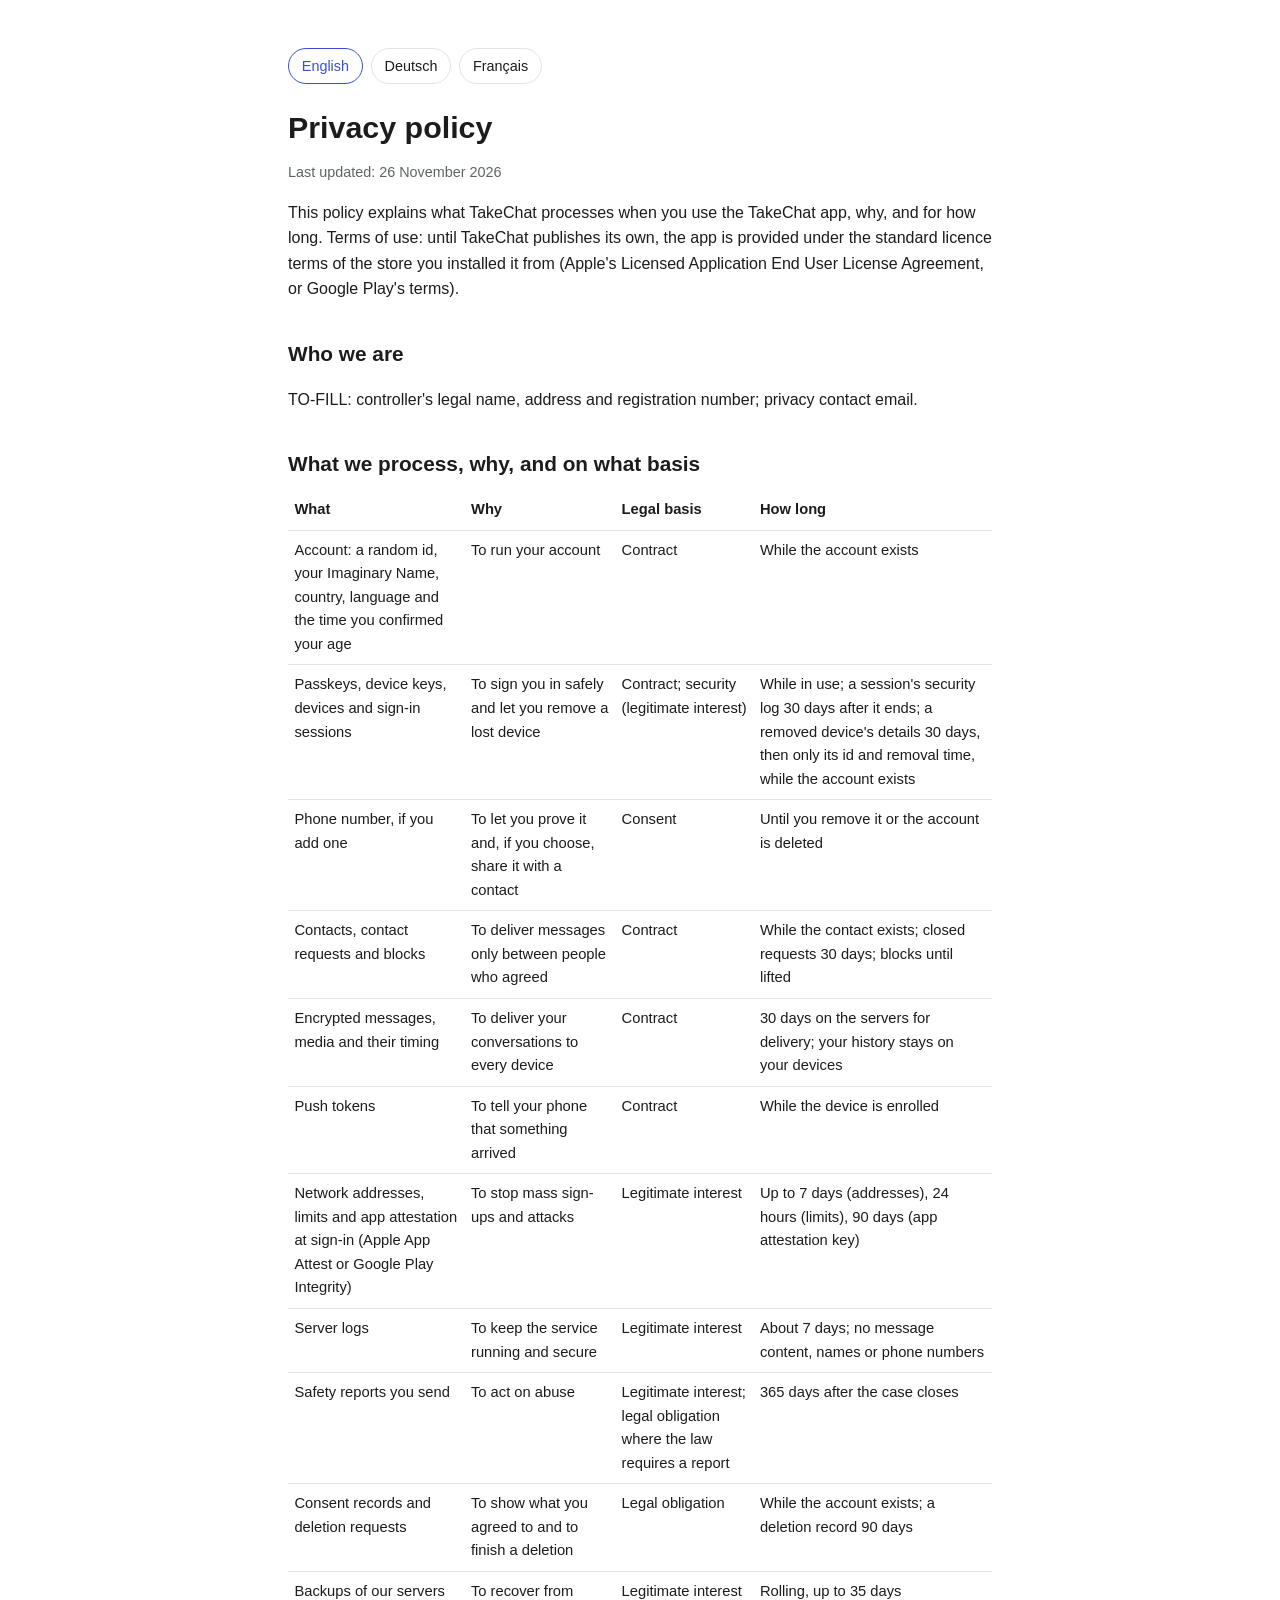
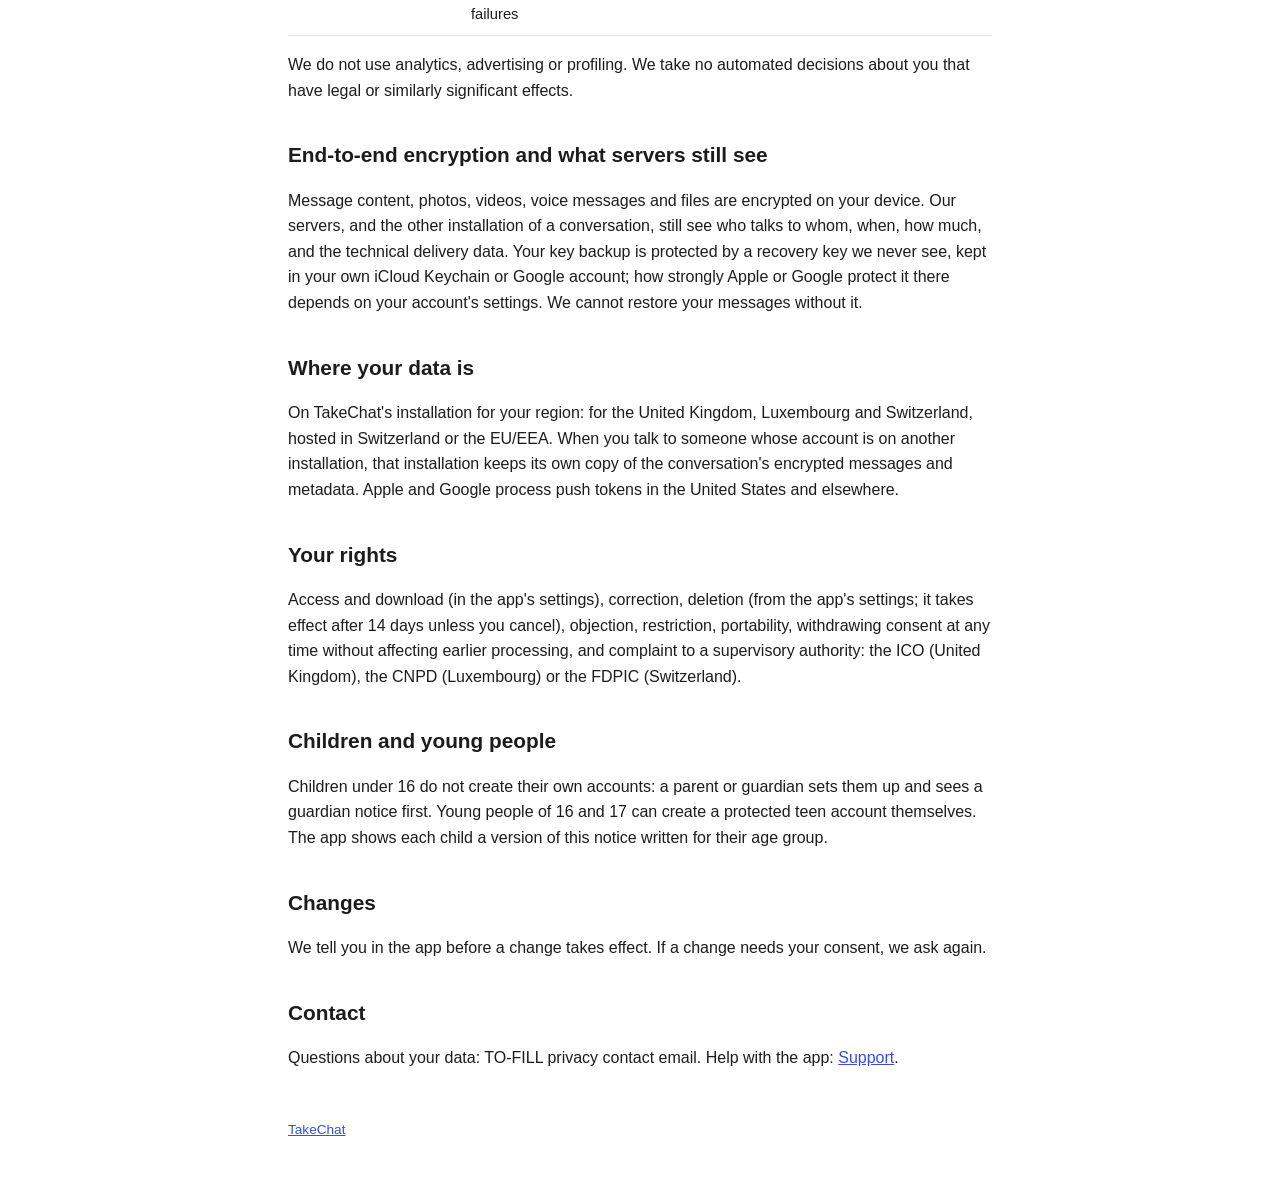
==== site/privacy/index.html @ a35ad1bb "feat(site): privacy policy, support and home pages for www.takechat.app App Store guideline 5.1.1(i)" ====
<!doctype html>
<!--
  TakeChat privacy policy, the page both apps open from Settings > Help & Feedback >
  Terms & Privacy Policy (TakeChat-Apps shared release/PublicPages.kt).
  Source text: TakeChat-Contracts docs/privacy/PRIVACY_NOTICES.md section 3 (adult notice, full),
  with its German and French drafts. Internal references (RDnn, Qnn) are left out here.
  Every change updates English, German and French together (README.md, "Languages").
  German uses "du" and never the sharp s; French uses "vous" (owner, 2026-11-21).
  Lines marked TO-FILL stop the deploy (scripts/check) until the owner supplies the facts.
-->
<html lang="en">
<head>
  <meta charset="utf-8">
  <meta name="viewport" content="width=device-width, initial-scale=1">
  <title>TakeChat privacy policy</title>
  <meta name="description" content="How TakeChat handles your data. English, Deutsch, Français.">
  <link rel="stylesheet" href="../style.css">
</head>
<body>
<main>
  <nav class="lang" aria-label="Language">
    <a href="#en">English</a>
    <a href="#de">Deutsch</a>
    <a href="#fr">Français</a>
  </nav>

  <section lang="en">
    <h1>Privacy policy</h1>
    <p class="updated">Last updated: 26 November 2026</p>
    <p>This policy explains what TakeChat processes when you use the TakeChat app, why, and for how long.
      Terms of use: until TakeChat publishes its own, the app is provided under the standard licence
      terms of the store you installed it from (Apple's Licensed Application End User License Agreement,
      or Google Play's terms).</p>

    <h2>Who we are</h2>
    <p>TO-FILL: controller's legal name, address and registration number; privacy contact email.</p>

    <h2>What we process, why, and on what basis</h2>
    <table>
      <thead><tr><th>What</th><th>Why</th><th>Legal basis</th><th>How long</th></tr></thead>
      <tbody>
        <tr><td data-h="What">Account: a random id, your Imaginary Name, country, language and the time you confirmed your age</td><td data-h="Why">To run your account</td><td data-h="Legal basis">Contract</td><td data-h="How long">While the account exists</td></tr>
        <tr><td data-h="What">Passkeys, device keys, devices and sign-in sessions</td><td data-h="Why">To sign you in safely and let you remove a lost device</td><td data-h="Legal basis">Contract; security (legitimate interest)</td><td data-h="How long">While in use; a session's security log 30 days after it ends; a removed device's details 30 days, then only its id and removal time, while the account exists</td></tr>
        <tr><td data-h="What">Phone number, if you add one</td><td data-h="Why">To let you prove it and, if you choose, share it with a contact</td><td data-h="Legal basis">Consent</td><td data-h="How long">Until you remove it or the account is deleted</td></tr>
        <tr><td data-h="What">Contacts, contact requests and blocks</td><td data-h="Why">To deliver messages only between people who agreed</td><td data-h="Legal basis">Contract</td><td data-h="How long">While the contact exists; closed requests 30 days; blocks until lifted</td></tr>
        <tr><td data-h="What">Encrypted messages, media and their timing</td><td data-h="Why">To deliver your conversations to every device</td><td data-h="Legal basis">Contract</td><td data-h="How long">30 days on the servers for delivery; your history stays on your devices</td></tr>
        <tr><td data-h="What">Push tokens</td><td data-h="Why">To tell your phone that something arrived</td><td data-h="Legal basis">Contract</td><td data-h="How long">While the device is enrolled</td></tr>
        <tr><td data-h="What">Network addresses, limits and app attestation at sign-in (Apple App Attest or Google Play Integrity)</td><td data-h="Why">To stop mass sign-ups and attacks</td><td data-h="Legal basis">Legitimate interest</td><td data-h="How long">Up to 7 days (addresses), 24 hours (limits), 90 days (app attestation key)</td></tr>
        <tr><td data-h="What">Server logs</td><td data-h="Why">To keep the service running and secure</td><td data-h="Legal basis">Legitimate interest</td><td data-h="How long">About 7 days; no message content, names or phone numbers</td></tr>
        <tr><td data-h="What">Safety reports you send</td><td data-h="Why">To act on abuse</td><td data-h="Legal basis">Legitimate interest; legal obligation where the law requires a report</td><td data-h="How long">365 days after the case closes</td></tr>
        <tr><td data-h="What">Consent records and deletion requests</td><td data-h="Why">To show what you agreed to and to finish a deletion</td><td data-h="Legal basis">Legal obligation</td><td data-h="How long">While the account exists; a deletion record 90 days</td></tr>
        <tr><td data-h="What">Backups of our servers</td><td data-h="Why">To recover from failures</td><td data-h="Legal basis">Legitimate interest</td><td data-h="How long">Rolling, up to 35 days</td></tr>
      </tbody>
    </table>
    <p>We do not use analytics, advertising or profiling. We take no automated decisions about you that have
      legal or similarly significant effects.</p>

    <h2>End-to-end encryption and what servers still see</h2>
    <p>Message content, photos, videos, voice messages and files are encrypted on your device. Our servers,
      and the other installation of a conversation, still see who talks to whom, when, how much, and the
      technical delivery data. Your key backup is protected by a recovery key we never see, kept in your own
      iCloud Keychain or Google account; how strongly Apple or Google protect it there depends on your
      account's settings. We cannot restore your messages without it.</p>

    <h2>Where your data is</h2>
    <p>On TakeChat's installation for your region: for the United Kingdom, Luxembourg and Switzerland, hosted
      in Switzerland or the EU/EEA. When you talk to someone whose account is on another installation, that
      installation keeps its own copy of the conversation's encrypted messages and metadata. Apple and Google
      process push tokens in the United States and elsewhere.</p>

    <h2>Your rights</h2>
    <p>Access and download (in the app's settings), correction, deletion (from the app's settings; it takes
      effect after 14 days unless you cancel), objection, restriction, portability, withdrawing consent at any
      time without affecting earlier processing, and complaint to a supervisory authority: the ICO (United
      Kingdom), the CNPD (Luxembourg) or the FDPIC (Switzerland).</p>

    <h2>Children and young people</h2>
    <p>Children under 16 do not create their own accounts: a parent or guardian sets them up and sees a
      guardian notice first. Young people of 16 and 17 can create a protected teen account themselves. The app
      shows each child a version of this notice written for their age group.</p>

    <h2>Changes</h2>
    <p>We tell you in the app before a change takes effect. If a change needs your consent, we ask again.</p>

    <h2>Contact</h2>
    <p>Questions about your data: TO-FILL privacy contact email. Help with the app:
      <a href="../support/#en">Support</a>.</p>
  </section>

  <section lang="de">
    <h1>Datenschutzerklärung</h1>
    <p class="updated">Zuletzt aktualisiert: 26. November 2026</p>
    <p>Diese Erklärung beschreibt, was TakeChat bearbeitet, wenn du die TakeChat-App verwendest, wozu und wie
      lange. Nutzungsbedingungen: Bis TakeChat eigene veröffentlicht, gelten für die App die
      Standard-Lizenzbedingungen des Stores, aus dem du sie installiert hast (Apples Endbenutzer-Lizenzvertrag
      für lizenzierte Apps oder die Bedingungen von Google Play).</p>

    <h2>Wer wir sind</h2>
    <p>TO-FILL: Firmenname, Adresse und Registernummer der Verantwortlichen; E-Mail für Datenschutzfragen.</p>

    <h2>Was wir bearbeiten, wozu und auf welcher Grundlage</h2>
    <table>
      <thead><tr><th>Was</th><th>Wozu</th><th>Rechtsgrundlage</th><th>Wie lange</th></tr></thead>
      <tbody>
        <tr><td data-h="Was">Konto: eine zufällige Kennung, dein Fantasiename, Land, Sprache und der Zeitpunkt, zu dem du dein Alter bestätigt hast</td><td data-h="Wozu">Um dein Konto zu betreiben</td><td data-h="Rechtsgrundlage">Vertrag</td><td data-h="Wie lange">Solange das Konto besteht</td></tr>
        <tr><td data-h="Was">Passkeys, Geräteschlüssel, Geräte und Anmeldesitzungen</td><td data-h="Wozu">Um dich sicher anzumelden und dir das Entfernen eines verlorenen Geräts zu ermöglichen</td><td data-h="Rechtsgrundlage">Vertrag; Sicherheit (berechtigtes Interesse)</td><td data-h="Wie lange">Solange in Gebrauch; das Sicherheitsprotokoll einer Sitzung 30 Tage nach ihrem Ende; die Angaben eines entfernten Geräts 30 Tage, danach nur seine Kennung und der Zeitpunkt der Entfernung, solange das Konto besteht</td></tr>
        <tr><td data-h="Was">Telefonnummer, wenn du eine hinzufügst</td><td data-h="Wozu">Damit du sie bestätigen und, wenn du möchtest, mit einem Kontakt teilen kannst</td><td data-h="Rechtsgrundlage">Einwilligung</td><td data-h="Wie lange">Bis du sie entfernst oder das Konto gelöscht wird</td></tr>
        <tr><td data-h="Was">Kontakte, Kontaktanfragen und Blockierungen</td><td data-h="Wozu">Um Nachrichten nur zwischen Personen zuzustellen, die zugestimmt haben</td><td data-h="Rechtsgrundlage">Vertrag</td><td data-h="Wie lange">Solange der Kontakt besteht; abgeschlossene Anfragen 30 Tage; Blockierungen bis zur Aufhebung</td></tr>
        <tr><td data-h="Was">Verschlüsselte Nachrichten, Medien und ihre Zeitpunkte</td><td data-h="Wozu">Um deine Unterhaltungen auf jedes deiner Geräte zu bringen</td><td data-h="Rechtsgrundlage">Vertrag</td><td data-h="Wie lange">30 Tage auf den Servern zur Zustellung; dein Verlauf bleibt auf deinen Geräten</td></tr>
        <tr><td data-h="Was">Push-Tokens</td><td data-h="Wozu">Um deinem Handy mitzuteilen, dass etwas angekommen ist</td><td data-h="Rechtsgrundlage">Vertrag</td><td data-h="Wie lange">Solange das Gerät angemeldet ist</td></tr>
        <tr><td data-h="Was">Netzwerkadressen, Begrenzungen und App-Bestätigung bei der Anmeldung (Apple App Attest oder Google Play Integrity)</td><td data-h="Wozu">Um massenhafte Registrierungen und Angriffe zu verhindern</td><td data-h="Rechtsgrundlage">Berechtigtes Interesse</td><td data-h="Wie lange">Bis zu 7 Tage (Adressen), 24 Stunden (Begrenzungen), 90 Tage (Schlüssel der App-Bestätigung)</td></tr>
        <tr><td data-h="Was">Serverprotokolle</td><td data-h="Wozu">Um den Dienst funktionsfähig und sicher zu halten</td><td data-h="Rechtsgrundlage">Berechtigtes Interesse</td><td data-h="Wie lange">Etwa 7 Tage; keine Nachrichteninhalte, Namen oder Telefonnummern</td></tr>
        <tr><td data-h="Was">Sicherheitsmeldungen, die du sendest</td><td data-h="Wozu">Um gegen Missbrauch vorzugehen</td><td data-h="Rechtsgrundlage">Berechtigtes Interesse; rechtliche Pflicht, wo das Gesetz eine Meldung verlangt</td><td data-h="Wie lange">365 Tage nach Abschluss des Falls</td></tr>
        <tr><td data-h="Was">Einwilligungsnachweise und Löschanträge</td><td data-h="Wozu">Um zu belegen, worin du eingewilligt hast, und um eine Löschung abzuschliessen</td><td data-h="Rechtsgrundlage">Rechtliche Pflicht</td><td data-h="Wie lange">Solange das Konto besteht; ein Löschnachweis 90 Tage</td></tr>
        <tr><td data-h="Was">Sicherungen unserer Server</td><td data-h="Wozu">Um uns von Störungen zu erholen</td><td data-h="Rechtsgrundlage">Berechtigtes Interesse</td><td data-h="Wie lange">Fortlaufend, bis zu 35 Tage</td></tr>
      </tbody>
    </table>
    <p>Wir verwenden keine Analyse-, Werbe- oder Profiling-Dienste. Wir treffen über dich keine automatisierten
      Entscheidungen mit rechtlicher oder ähnlich erheblicher Wirkung.</p>

    <h2>Ende-zu-Ende-Verschlüsselung und was Server trotzdem sehen</h2>
    <p>Nachrichteninhalte, Fotos, Videos, Sprachnachrichten und Dateien werden auf deinem Gerät verschlüsselt.
      Unsere Server und die andere Installation einer Unterhaltung sehen trotzdem, wer mit wem kommuniziert,
      wann, wie viel, und die technischen Zustelldaten. Die Sicherung deiner Schlüssel ist durch einen
      Wiederherstellungsschlüssel geschützt, den wir nie sehen und der in deinem eigenen iCloud-Schlüsselbund
      oder Google-Konto liegt; wie stark Apple oder Google ihn dort schützen, hängt von den Einstellungen deines
      Kontos ab. Ohne ihn können wir deine Nachrichten nicht wiederherstellen.</p>

    <h2>Wo deine Daten liegen</h2>
    <p>Auf der TakeChat-Installation für deine Region: für das Vereinigte Königreich, Luxemburg und die Schweiz
      gehostet in der Schweiz oder im EU/EWR-Raum. Wenn du mit jemandem kommunizierst, dessen Konto auf einer
      anderen Installation liegt, speichert diese Installation eine eigene Kopie der verschlüsselten Nachrichten
      und Metadaten der Unterhaltung. Apple und Google bearbeiten Push-Tokens in den Vereinigten Staaten und
      anderswo.</p>

    <h2>Deine Rechte</h2>
    <p>Auskunft und Herunterladen (in den Einstellungen der App), Berichtigung, Löschung (in den Einstellungen
      der App; sie wird nach 14 Tagen wirksam, wenn du sie nicht abbrichst), Widerspruch, Einschränkung,
      Datenübertragbarkeit, Widerruf einer Einwilligung jederzeit, ohne dass die frühere Bearbeitung dadurch
      unrechtmässig wird, und Beschwerde bei einer Aufsichtsbehörde: dem ICO (Vereinigtes Königreich), der
      Nationalen Kommission für den Datenschutz CNPD (Luxemburg) oder dem Eidgenössischen Datenschutz- und
      Öffentlichkeitsbeauftragten EDÖB (Schweiz).</p>

    <h2>Kinder und Jugendliche</h2>
    <p>Kinder unter 16 Jahren erstellen ihr Konto nicht selbst: Ein Elternteil oder eine erziehungsberechtigte
      Person richtet es ein und sieht zuerst einen Hinweis für Erziehungsberechtigte. Jugendliche von 16 und 17
      Jahren können selbst ein geschütztes Jugendkonto erstellen. Die App zeigt jedem Kind eine Fassung dieser
      Erklärung, die für seine Altersgruppe geschrieben ist.</p>

    <h2>Änderungen</h2>
    <p>Wir informieren dich in der App, bevor eine Änderung wirksam wird. Braucht eine Änderung deine
      Einwilligung, fragen wir dich erneut.</p>

    <h2>Kontakt</h2>
    <p>Fragen zu deinen Daten: TO-FILL E-Mail für Datenschutzfragen. Hilfe mit der App:
      <a href="../support/#de">Support</a>.</p>
  </section>

  <section lang="fr">
    <h1>Politique de confidentialité</h1>
    <p class="updated">Dernière mise à jour : 26 novembre 2026</p>
    <p>Cette politique explique ce que TakeChat traite lorsque vous utilisez l’application TakeChat, pourquoi et
      pendant combien de temps. Conditions d’utilisation : jusqu’à ce que TakeChat publie les siennes,
      l’application est fournie selon les conditions de licence standard de la boutique d’où vous l’avez
      installée (le contrat de licence utilisateur final d’Apple pour les applications sous licence, ou les
      conditions de Google Play).</p>

    <h2>Qui nous sommes</h2>
    <p>TO-FILL : raison sociale, adresse et numéro d’immatriculation du responsable du traitement ; adresse
      e-mail pour la protection des données.</p>

    <h2>Ce que nous traitons, pourquoi et sur quelle base</h2>
    <table>
      <thead><tr><th>Quoi</th><th>Pourquoi</th><th>Base juridique</th><th>Durée</th></tr></thead>
      <tbody>
        <tr><td data-h="Quoi">Compte : un identifiant aléatoire, votre nom imaginaire, pays, langue et le moment où vous avez confirmé votre âge</td><td data-h="Pourquoi">Pour faire fonctionner votre compte</td><td data-h="Base juridique">Contrat</td><td data-h="Durée">Tant que le compte existe</td></tr>
        <tr><td data-h="Quoi">Clés d’accès, clés d’appareil, appareils et sessions de connexion</td><td data-h="Pourquoi">Pour vous connecter en toute sécurité et vous permettre de retirer un appareil perdu</td><td data-h="Base juridique">Contrat ; sécurité (intérêt légitime)</td><td data-h="Durée">Tant qu’ils sont utilisés ; le journal de sécurité d’une session 30 jours après sa fin ; les données d’un appareil retiré 30 jours, puis seulement son identifiant et la date du retrait, tant que le compte existe</td></tr>
        <tr><td data-h="Quoi">Numéro de téléphone, si vous en ajoutez un</td><td data-h="Pourquoi">Pour vous permettre de le confirmer et, si vous le souhaitez, de le partager avec un contact</td><td data-h="Base juridique">Consentement</td><td data-h="Durée">Jusqu’à ce que vous le retiriez ou que le compte soit supprimé</td></tr>
        <tr><td data-h="Quoi">Contacts, demandes de contact et blocages</td><td data-h="Pourquoi">Pour ne transmettre des messages qu’entre des personnes qui l’ont accepté</td><td data-h="Base juridique">Contrat</td><td data-h="Durée">Tant que le contact existe ; demandes clôturées 30 jours ; blocages jusqu’à leur levée</td></tr>
        <tr><td data-h="Quoi">Messages chiffrés, médias et leur horodatage</td><td data-h="Pourquoi">Pour transmettre vos conversations à chacun de vos appareils</td><td data-h="Base juridique">Contrat</td><td data-h="Durée">30 jours sur les serveurs pour la transmission ; votre historique reste sur vos appareils</td></tr>
        <tr><td data-h="Quoi">Jetons de notification push</td><td data-h="Pourquoi">Pour signaler à votre téléphone que quelque chose est arrivé</td><td data-h="Base juridique">Contrat</td><td data-h="Durée">Tant que l’appareil est enregistré</td></tr>
        <tr><td data-h="Quoi">Adresses réseau, limites et attestation de l’application à la connexion (Apple App Attest ou Google Play Integrity)</td><td data-h="Pourquoi">Pour empêcher les inscriptions en masse et les attaques</td><td data-h="Base juridique">Intérêt légitime</td><td data-h="Durée">Jusqu’à 7 jours (adresses), 24 heures (limites), 90 jours (clé d’attestation de l’application)</td></tr>
        <tr><td data-h="Quoi">Journaux des serveurs</td><td data-h="Pourquoi">Pour assurer le fonctionnement et la sécurité du service</td><td data-h="Base juridique">Intérêt légitime</td><td data-h="Durée">Environ 7 jours ; aucun contenu de message, nom ou numéro de téléphone</td></tr>
        <tr><td data-h="Quoi">Signalements que vous envoyez</td><td data-h="Pourquoi">Pour agir contre les abus</td><td data-h="Base juridique">Intérêt légitime ; obligation légale lorsque la loi exige un signalement</td><td data-h="Durée">365 jours après la clôture du dossier</td></tr>
        <tr><td data-h="Quoi">Preuves de consentement et demandes de suppression</td><td data-h="Pourquoi">Pour montrer ce que vous avez accepté et pour mener une suppression à terme</td><td data-h="Base juridique">Obligation légale</td><td data-h="Durée">Tant que le compte existe ; une trace de suppression 90 jours</td></tr>
        <tr><td data-h="Quoi">Sauvegardes de nos serveurs</td><td data-h="Pourquoi">Pour rétablir le service après une panne</td><td data-h="Base juridique">Intérêt légitime</td><td data-h="Durée">En continu, jusqu’à 35 jours</td></tr>
      </tbody>
    </table>
    <p>Nous n’utilisons ni outils d’analyse, ni publicité, ni profilage. Nous ne prenons à votre sujet aucune
      décision automatisée produisant des effets juridiques ou des effets similaires importants.</p>

    <h2>Chiffrement de bout en bout et ce que les serveurs voient encore</h2>
    <p>Le contenu des messages, les photos, vidéos, messages vocaux et fichiers sont chiffrés sur votre appareil.
      Nos serveurs et l’autre installation d’une conversation voient cependant qui communique avec qui, quand,
      combien, ainsi que les données techniques de transmission. La sauvegarde de vos clés est protégée par une
      clé de récupération que nous ne voyons jamais, conservée dans votre propre trousseau iCloud ou compte
      Google ; le niveau de protection qu’Apple ou Google lui accordent dépend des réglages de votre compte.
      Sans elle, nous ne pouvons pas restaurer vos messages.</p>

    <h2>Où se trouvent vos données</h2>
    <p>Sur l’installation TakeChat de votre région : pour le Royaume-Uni, le Luxembourg et la Suisse, hébergée en
      Suisse ou dans l’UE/EEE. Lorsque vous communiquez avec quelqu’un dont le compte se trouve sur une autre
      installation, celle-ci conserve sa propre copie des messages chiffrés et des métadonnées de la
      conversation. Apple et Google traitent les jetons de notification aux États-Unis et ailleurs.</p>

    <h2>Vos droits</h2>
    <p>Accès et téléchargement (dans les réglages de l’application), rectification, effacement (depuis les
      réglages de l’application ; il prend effet après 14 jours, sauf si vous l’annulez), opposition,
      limitation, portabilité, retrait du consentement à tout moment sans remettre en cause les traitements
      antérieurs, et réclamation auprès d’une autorité de contrôle : l’ICO (Royaume-Uni), la Commission nationale
      pour la protection des données CNPD (Luxembourg) ou le Préposé fédéral à la protection des données et à la
      transparence PFPDT (Suisse).</p>

    <h2>Enfants et adolescents</h2>
    <p>Les enfants de moins de 16 ans ne créent pas eux-mêmes leur compte : un parent ou un représentant légal le
      configure et voit d’abord une information destinée aux représentants légaux. Les jeunes de 16 et 17 ans
      peuvent créer eux-mêmes un compte adolescent protégé. L’application montre à chaque enfant une version de
      cette information écrite pour sa tranche d’âge.</p>

    <h2>Modifications</h2>
    <p>Nous vous informons dans l’application avant qu’une modification ne prenne effet. Si une modification
      requiert votre consentement, nous vous le redemandons.</p>

    <h2>Contact</h2>
    <p>Questions sur vos données : TO-FILL adresse e-mail pour la protection des données. Aide avec
      l’application : <a href="../support/#fr">Assistance</a>.</p>
  </section>

  <footer><a href="../">TakeChat</a></footer>
</main>
<script src="../lang.js"></script>
</body>
</html>
---- site/style.css ----
/* TakeChat public pages: one stylesheet for every page (README.md, "Pages"). Light and dark follow
   the reader's system setting; text sizes follow the browser's, so readers can enlarge them. */
:root {
  --bg: #ffffff;
  --text: #1c1c1e;
  --muted: #5f6368;
  --line: #e3e3e8;
  --accent: #3a4fd8;
  --note-bg: #fff6e0;
}
@media (prefers-color-scheme: dark) {
  :root {
    --bg: #111113;
    --text: #f2f2f5;
    --muted: #a6a6ad;
    --line: #2c2c31;
    --accent: #8f9dff;
    --note-bg: #3a3218;
  }
}
* { box-sizing: border-box; }
body {
  margin: 0;
  background: var(--bg);
  color: var(--text);
  font: 1rem/1.6 -apple-system, BlinkMacSystemFont, "Segoe UI", Roboto, Helvetica, Arial, sans-serif;
}
main { max-width: 46rem; margin: 0 auto; padding: 2rem 1rem 4rem; }
a { color: var(--accent); }
h1 { font-size: 1.9rem; line-height: 1.25; margin: 0 0 .5rem; }
h2 { font-size: 1.3rem; margin: 2.2rem 0 .6rem; }
h3 { font-size: 1.05rem; margin: 1.6rem 0 .4rem; }
.updated, .muted { color: var(--muted); font-size: .9rem; }
nav.lang { display: flex; gap: .5rem; flex-wrap: wrap; margin: 1rem 0 1.5rem; }
nav.lang a {
  padding: .35rem .8rem; border: 1px solid var(--line); border-radius: 999px; text-decoration: none;
  color: var(--text); font-size: .9rem;
}
nav.lang a[aria-current="true"] { border-color: var(--accent); color: var(--accent); }
section[lang] + section[lang] { border-top: 1px solid var(--line); margin-top: 3rem; padding-top: 1rem; }
/* With lang.js one language shows at a time, so the separators between them go. */
html.js section[lang] { border-top: 0; margin-top: 0; padding-top: 0; }
table { width: 100%; border-collapse: collapse; font-size: .92rem; }
th, td { text-align: left; vertical-align: top; padding: .5rem .4rem; border-bottom: 1px solid var(--line); }
th { font-weight: 600; }
.note { background: var(--note-bg); padding: .8rem 1rem; border-radius: .6rem; }
footer { margin-top: 3rem; color: var(--muted); font-size: .85rem; }
@media (max-width: 40rem) {
  /* Narrow screens: each row of a table becomes a small card, so nothing scrolls sideways. */
  table, thead, tbody, tr, th, td { display: block; }
  thead { display: none; }
  tr { border-bottom: 1px solid var(--line); padding: .5rem 0; }
  td { border: 0; padding: .15rem 0; }
  td::before { content: attr(data-h) ": "; font-weight: 600; }
}
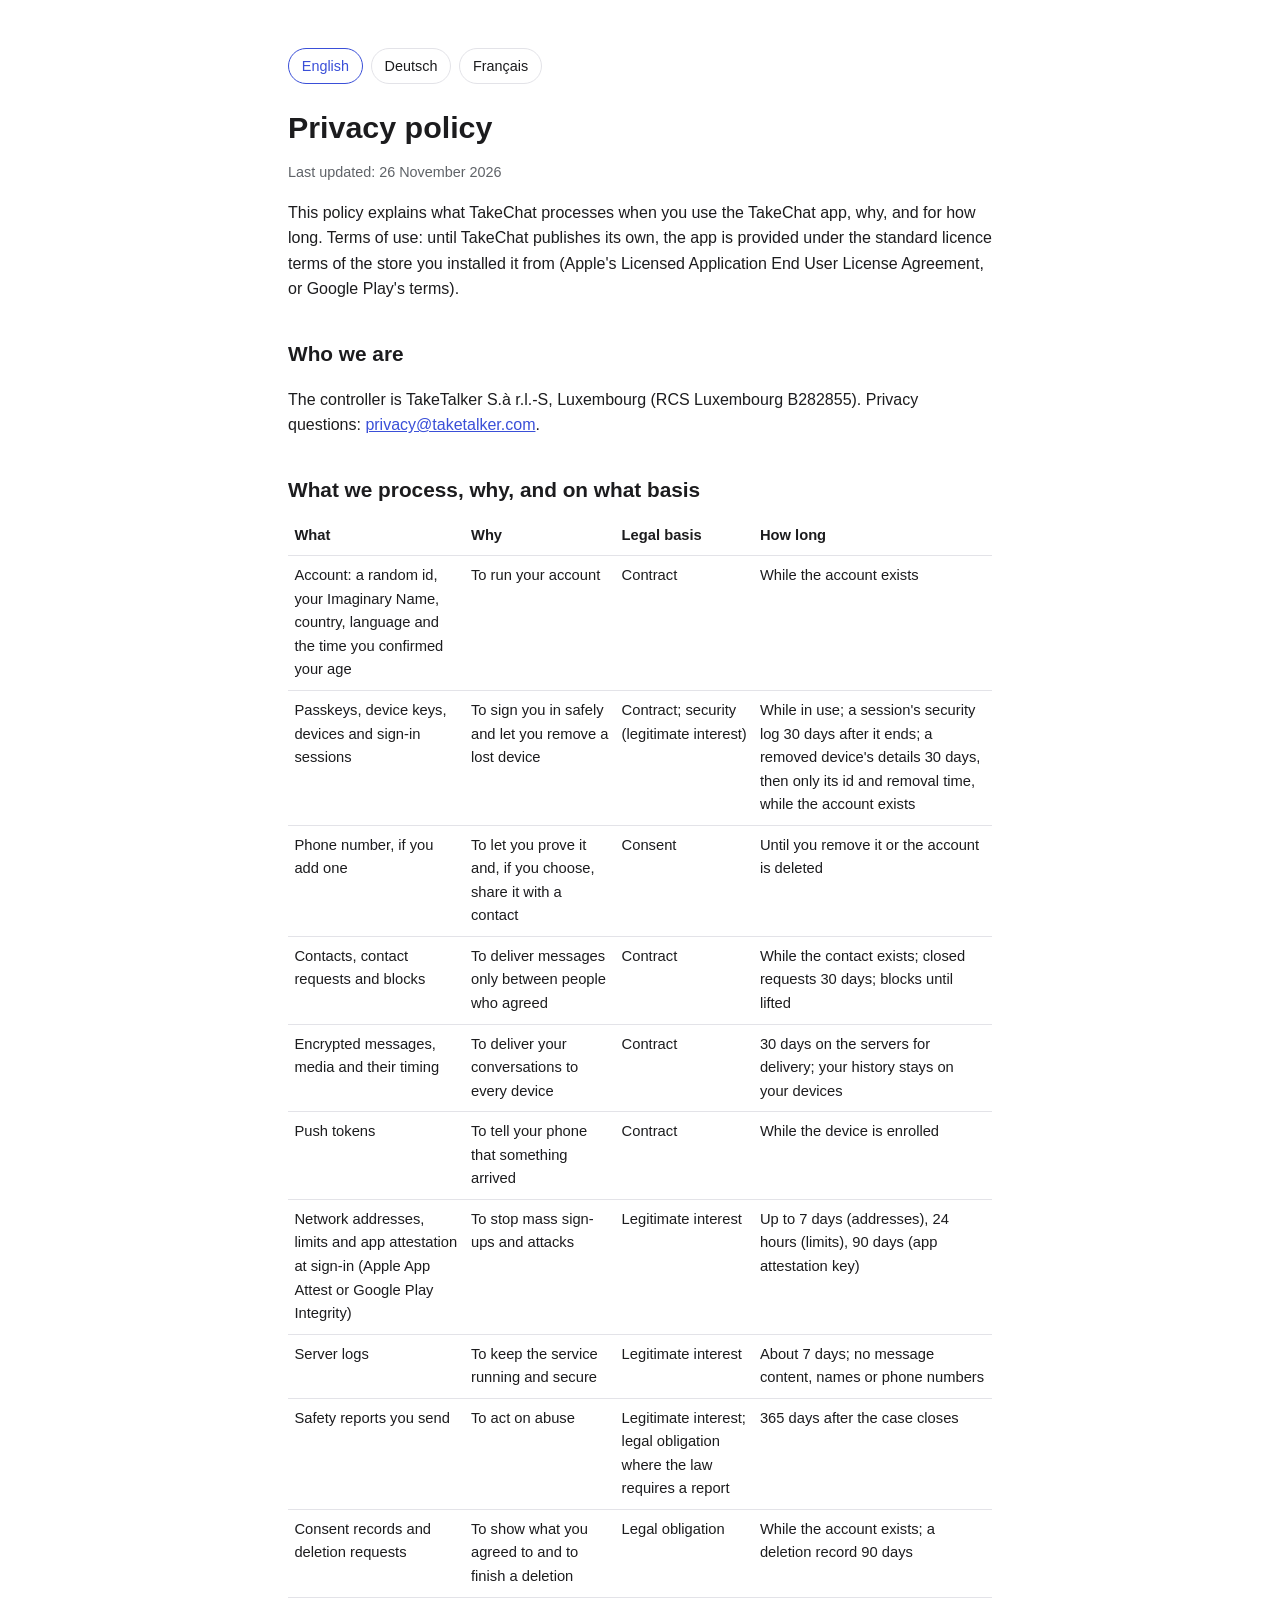
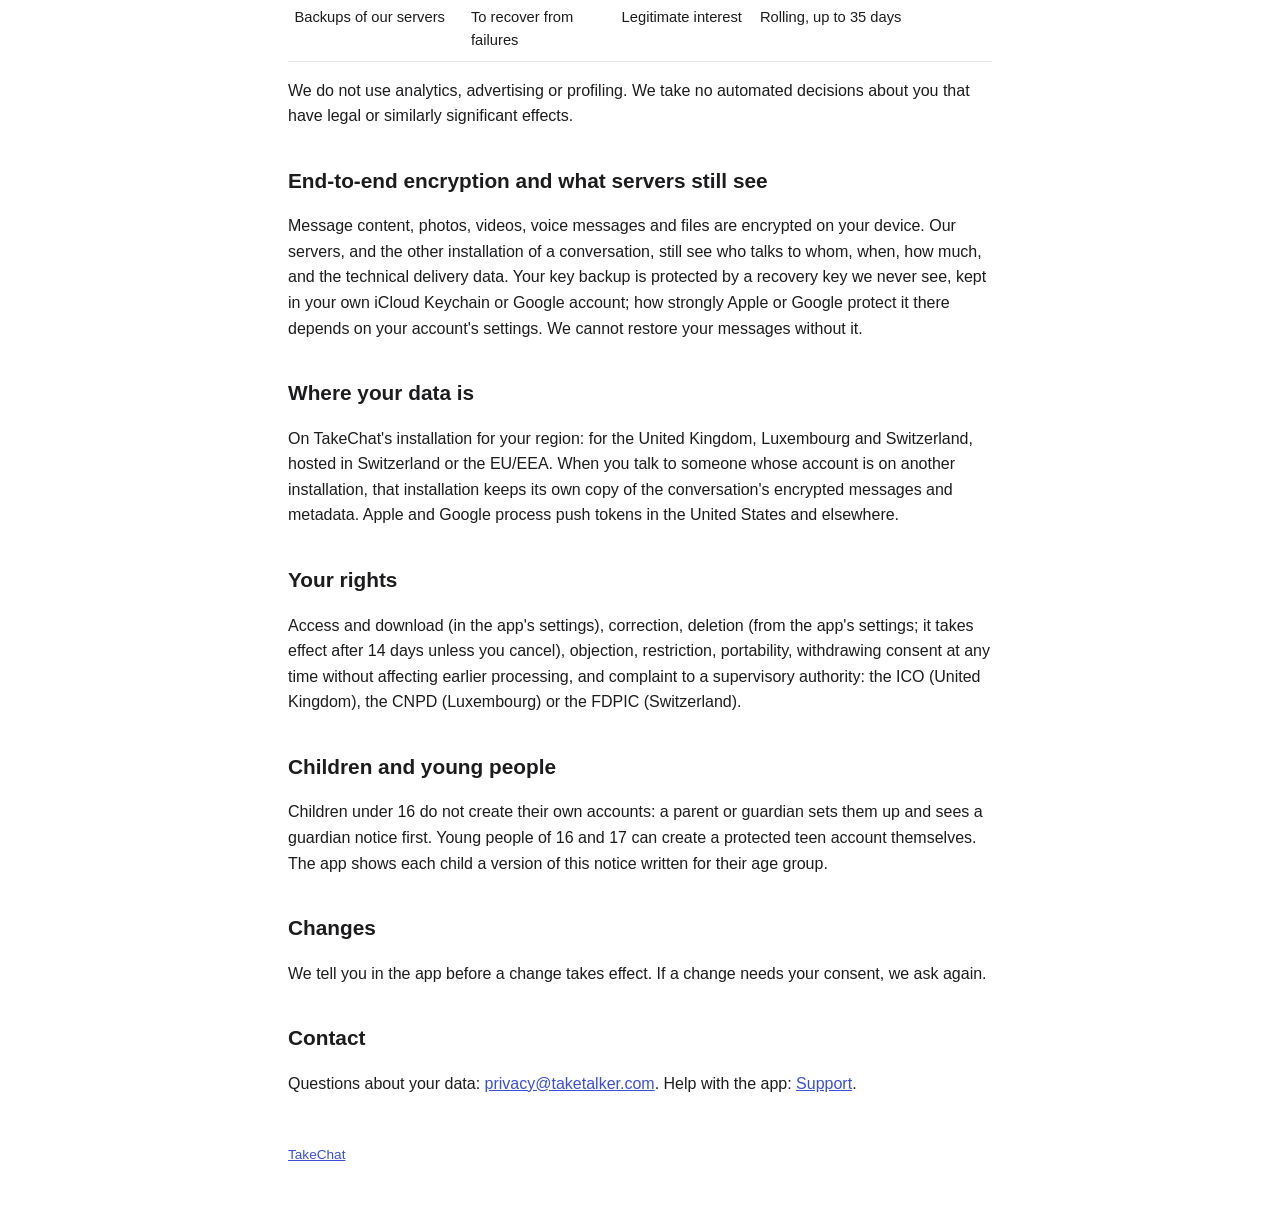
==== commit 8f80f022: "feat(site): fill in the controller and contact details The owner supplied them on 2026-11-26: TakeTa" ====
--- a/site/privacy/index.html
+++ b/site/privacy/index.html
@@ -33,7 +33,7 @@
       or Google Play's terms).</p>
 
     <h2>Who we are</h2>
-    <p>TO-FILL: controller's legal name, address and registration number; privacy contact email.</p>
+    <p>The controller is TakeTalker S.à r.l.-S, Luxembourg (RCS Luxembourg B282855). Privacy questions: <a href="mailto:privacy@taketalker.com">privacy@taketalker.com</a>.</p>
 
     <h2>What we process, why, and on what basis</h2>
     <table>
@@ -83,7 +83,7 @@
     <p>We tell you in the app before a change takes effect. If a change needs your consent, we ask again.</p>
 
     <h2>Contact</h2>
-    <p>Questions about your data: TO-FILL privacy contact email. Help with the app:
+    <p>Questions about your data: <a href="mailto:privacy@taketalker.com">privacy@taketalker.com</a>. Help with the app:
       <a href="../support/#en">Support</a>.</p>
   </section>
 
@@ -96,7 +96,7 @@
       für lizenzierte Apps oder die Bedingungen von Google Play).</p>
 
     <h2>Wer wir sind</h2>
-    <p>TO-FILL: Firmenname, Adresse und Registernummer der Verantwortlichen; E-Mail für Datenschutzfragen.</p>
+    <p>Verantwortlich ist TakeTalker S.à r.l.-S, Luxemburg (RCS Luxemburg B282855). Fragen zum Datenschutz: <a href="mailto:privacy@taketalker.com">privacy@taketalker.com</a>.</p>
 
     <h2>Was wir bearbeiten, wozu und auf welcher Grundlage</h2>
     <table>
@@ -152,7 +152,7 @@
       Einwilligung, fragen wir dich erneut.</p>
 
     <h2>Kontakt</h2>
-    <p>Fragen zu deinen Daten: TO-FILL E-Mail für Datenschutzfragen. Hilfe mit der App:
+    <p>Fragen zu deinen Daten: <a href="mailto:privacy@taketalker.com">privacy@taketalker.com</a>. Hilfe mit der App:
       <a href="../support/#de">Support</a>.</p>
   </section>
 
@@ -166,8 +166,8 @@
       conditions de Google Play).</p>
 
     <h2>Qui nous sommes</h2>
-    <p>TO-FILL : raison sociale, adresse et numéro d’immatriculation du responsable du traitement ; adresse
-      e-mail pour la protection des données.</p>
+    <p>Le responsable du traitement est TakeTalker S.à r.l.-S, Luxembourg (RCS Luxembourg B282855). Questions
+      sur la protection des données : <a href="mailto:privacy@taketalker.com">privacy@taketalker.com</a>.</p>
 
     <h2>Ce que nous traitons, pourquoi et sur quelle base</h2>
     <table>
@@ -222,7 +222,7 @@
       requiert votre consentement, nous vous le redemandons.</p>
 
     <h2>Contact</h2>
-    <p>Questions sur vos données : TO-FILL adresse e-mail pour la protection des données. Aide avec
+    <p>Questions sur vos données : <a href="mailto:privacy@taketalker.com">privacy@taketalker.com</a>. Aide avec
       l’application : <a href="../support/#fr">Assistance</a>.</p>
   </section>
 
